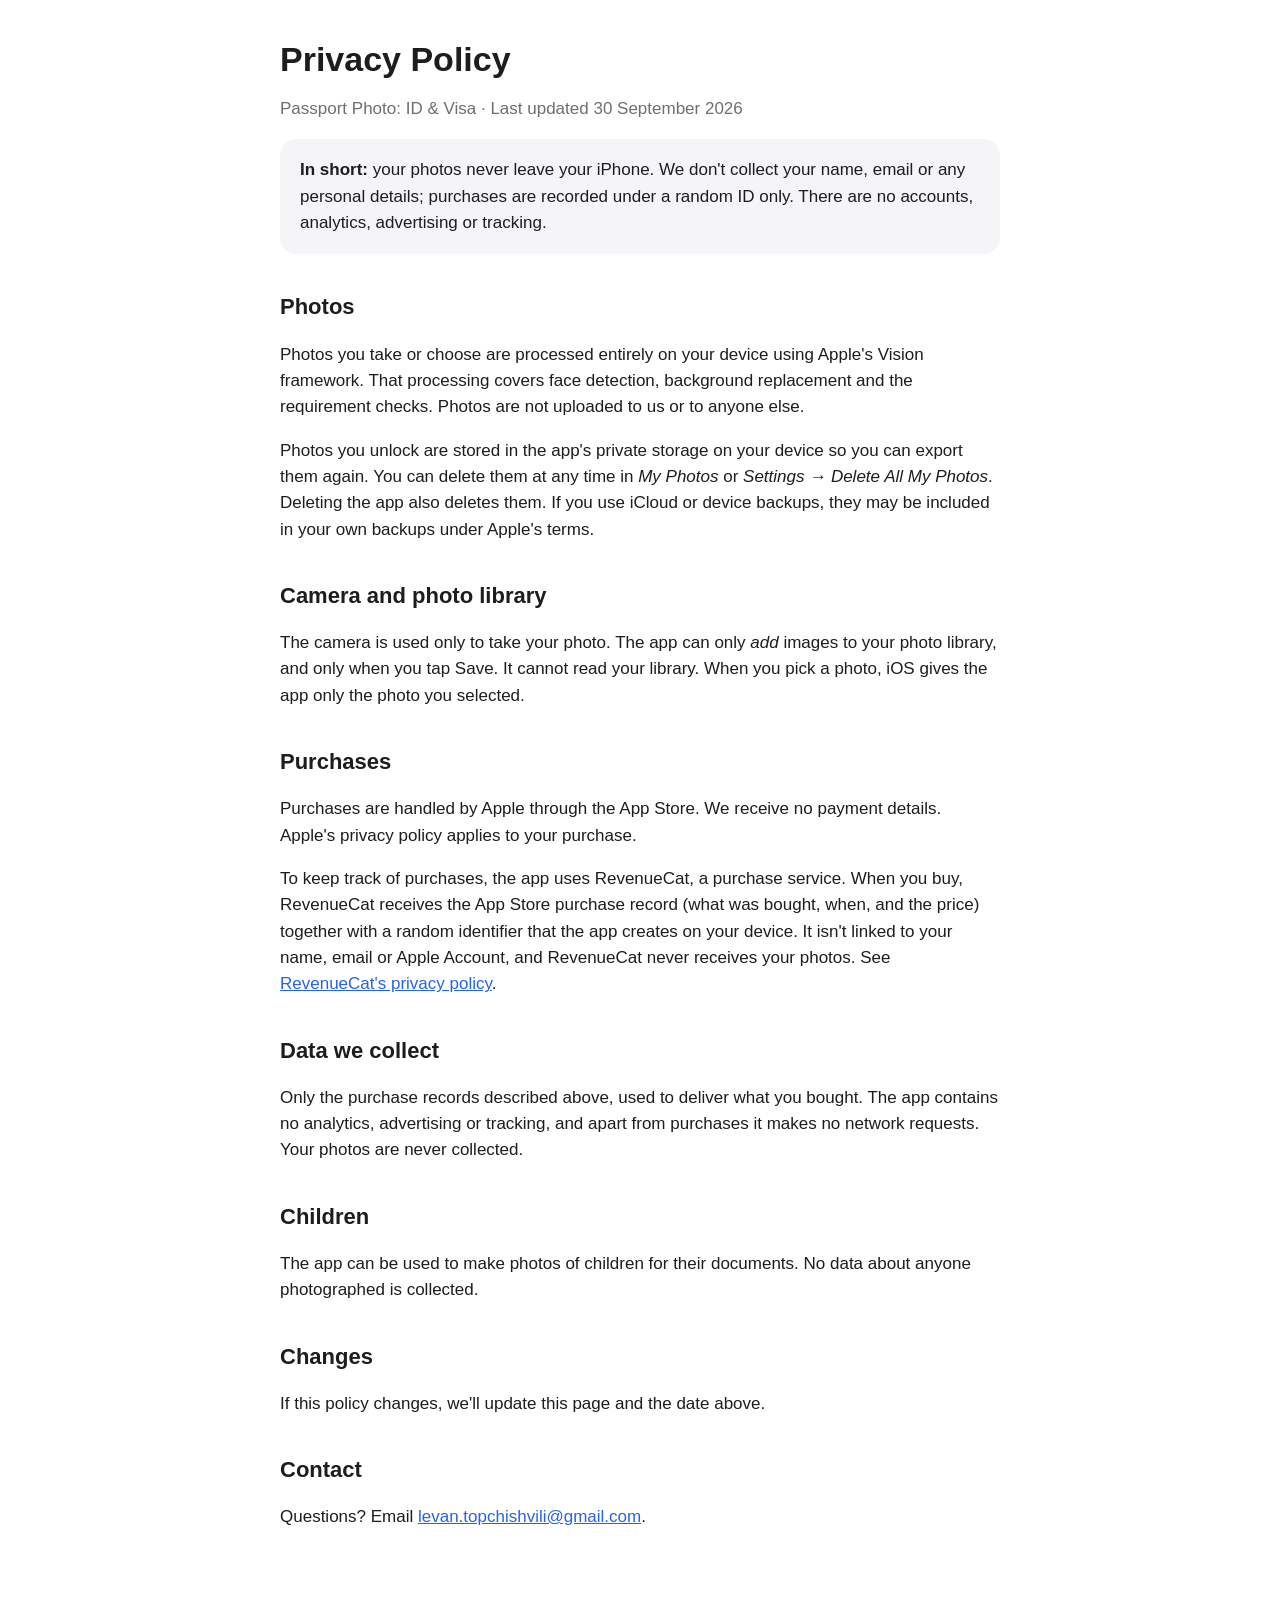
==== privacy.html @ 9ef4075f "Passport Photo: help and privacy pages" ====
<!doctype html><html lang="en"><head><meta charset="utf-8"><meta name="viewport" content="width=device-width,initial-scale=1">
<title>Privacy Policy – Passport Photo: ID &amp; Visa</title><link rel="stylesheet" href="style.css"></head><body><main>
<h1>Privacy Policy</h1>
<p class="muted">Passport Photo: ID &amp; Visa · Last updated 30 September 2026</p>
<div class="card"><strong>In short:</strong> your photos never leave your iPhone. We don't collect your name, email or any personal details; purchases are recorded under a random ID only. There are no accounts, analytics, advertising or tracking.</div>
<h2>Photos</h2>
<p>Photos you take or choose are processed entirely on your device using Apple's Vision framework. That processing covers face detection, background replacement and the requirement checks. Photos are not uploaded to us or to anyone else.</p>
<p>Photos you unlock are stored in the app's private storage on your device so you can export them again. You can delete them at any time in <em>My Photos</em> or <em>Settings → Delete All My Photos</em>. Deleting the app also deletes them. If you use iCloud or device backups, they may be included in your own backups under Apple's terms.</p>
<h2>Camera and photo library</h2>
<p>The camera is used only to take your photo. The app can only <em>add</em> images to your photo library, and only when you tap Save. It cannot read your library. When you pick a photo, iOS gives the app only the photo you selected.</p>
<h2>Purchases</h2>
<p>Purchases are handled by Apple through the App Store. We receive no payment details. Apple's privacy policy applies to your purchase.</p>
<p>To keep track of purchases, the app uses RevenueCat, a purchase service. When you buy, RevenueCat receives the App Store purchase record (what was bought, when, and the price) together with a random identifier that the app creates on your device. It isn't linked to your name, email or Apple Account, and RevenueCat never receives your photos. See <a href="https://www.revenuecat.com/privacy">RevenueCat's privacy policy</a>.</p>
<h2>Data we collect</h2>
<p>Only the purchase records described above, used to deliver what you bought. The app contains no analytics, advertising or tracking, and apart from purchases it makes no network requests. Your photos are never collected.</p>
<h2>Children</h2>
<p>The app can be used to make photos of children for their documents. No data about anyone photographed is collected.</p>
<h2>Changes</h2>
<p>If this policy changes, we'll update this page and the date above.</p>
<h2>Contact</h2>
<p>Questions? Email <a href="mailto:levan.topchishvili@gmail.com">levan.topchishvili@gmail.com</a>.</p>
</main></body></html>
---- style.css ----
:root{--bg:#fff;--fg:#1d1d1f;--muted:#6e6e73;--accent:#2563eb;--card:#f5f5f7}
@media (prefers-color-scheme:dark){:root{--bg:#000;--fg:#f5f5f7;--muted:#a1a1a6;--accent:#5b8efa;--card:#1c1c1e}}
body{margin:0;background:var(--bg);color:var(--fg);font:17px/1.55 -apple-system,BlinkMacSystemFont,"Segoe UI",Roboto,sans-serif}
main{max-width:720px;margin:0 auto;padding:40px 20px 80px}
h1{font-size:34px;line-height:1.15;margin:0 0 8px}h2{font-size:22px;margin:36px 0 8px}
p,li{color:var(--fg)}.muted{color:var(--muted)}a{color:var(--accent)}
.card{background:var(--card);border-radius:16px;padding:18px 20px;margin:16px 0}
header img{width:72px;height:72px;border-radius:16px}
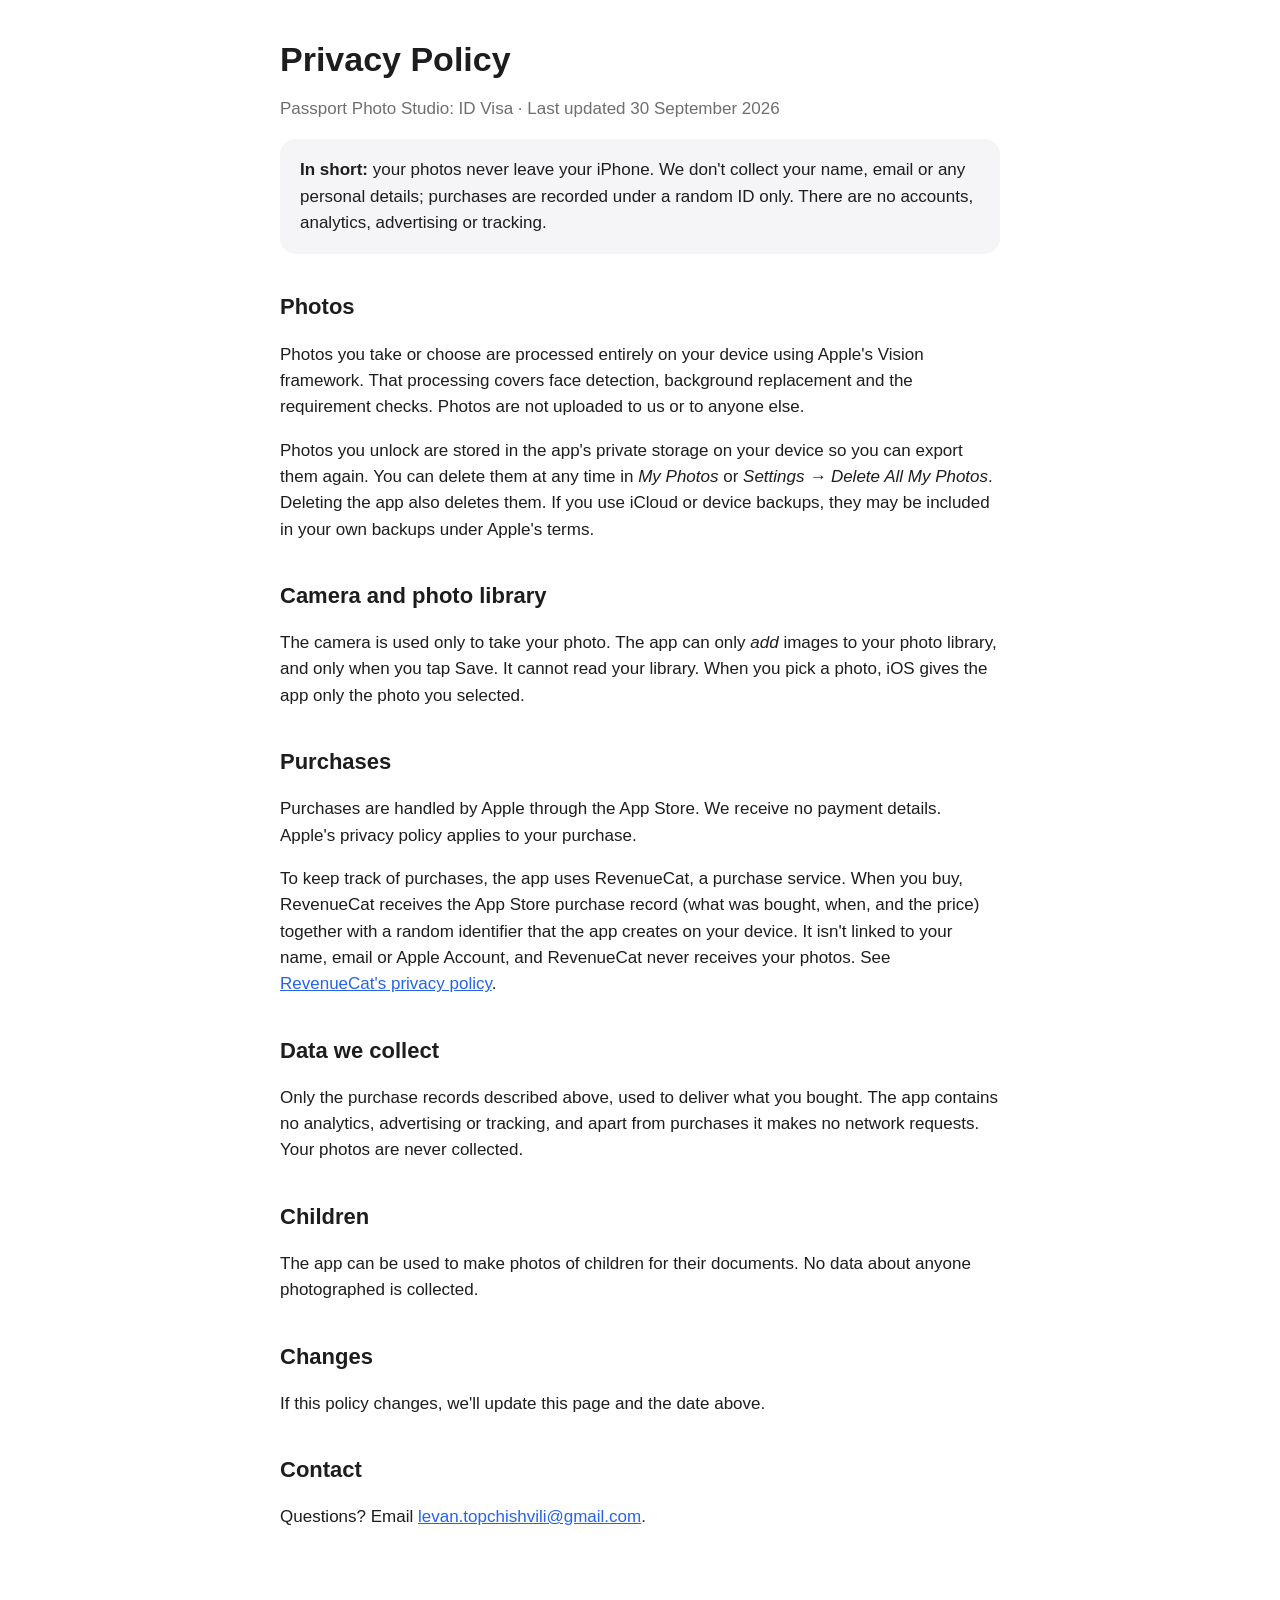
==== commit a8f134c5: "New store name; FAQ: missing unlocks and why used unlocks can't be restored" ====
--- a/privacy.html
+++ b/privacy.html
@@ -1,7 +1,7 @@
 <!doctype html><html lang="en"><head><meta charset="utf-8"><meta name="viewport" content="width=device-width,initial-scale=1">
-<title>Privacy Policy – Passport Photo: ID &amp; Visa</title><link rel="stylesheet" href="style.css"></head><body><main>
+<title>Privacy Policy – Passport Photo Studio: ID Visa</title><link rel="stylesheet" href="style.css"></head><body><main>
 <h1>Privacy Policy</h1>
-<p class="muted">Passport Photo: ID &amp; Visa · Last updated 30 September 2026</p>
+<p class="muted">Passport Photo Studio: ID Visa · Last updated 30 September 2026</p>
 <div class="card"><strong>In short:</strong> your photos never leave your iPhone. We don't collect your name, email or any personal details; purchases are recorded under a random ID only. There are no accounts, analytics, advertising or tracking.</div>
 <h2>Photos</h2>
 <p>Photos you take or choose are processed entirely on your device using Apple's Vision framework. That processing covers face detection, background replacement and the requirement checks. Photos are not uploaded to us or to anyone else.</p>
